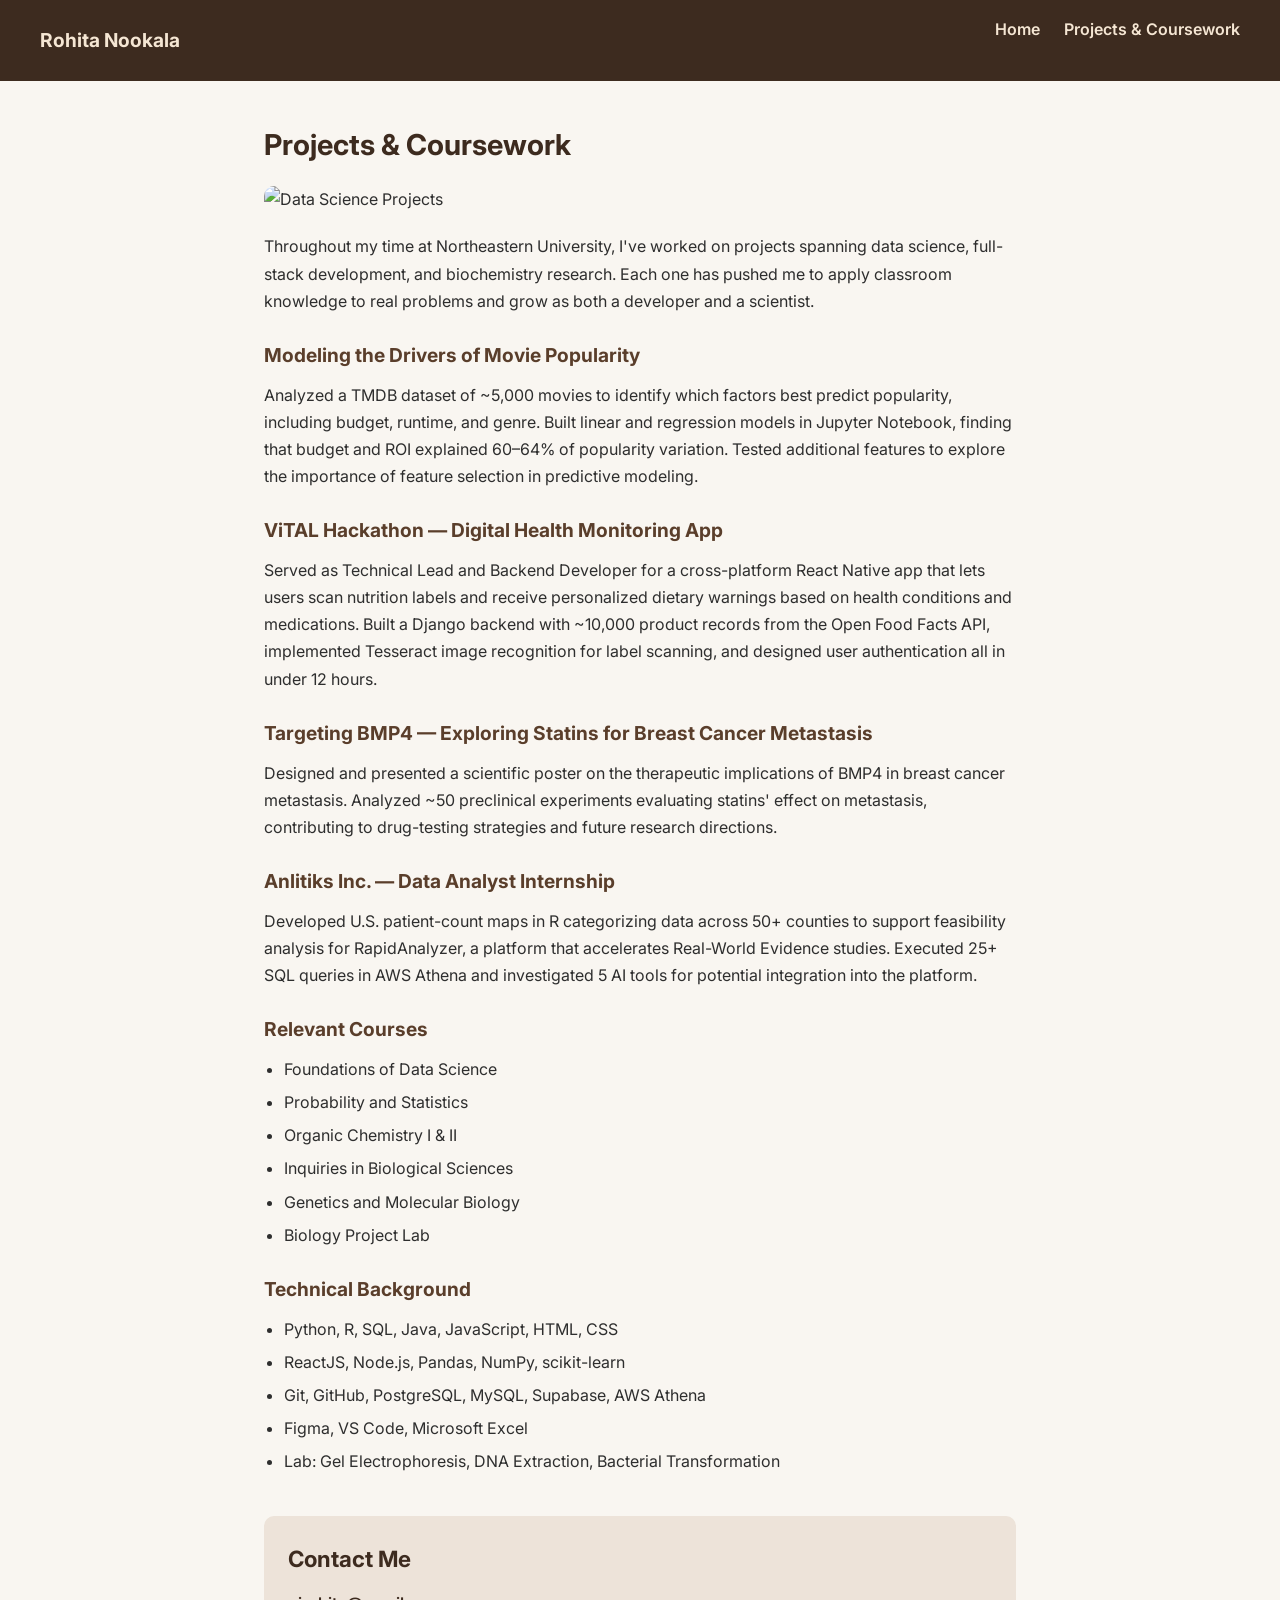
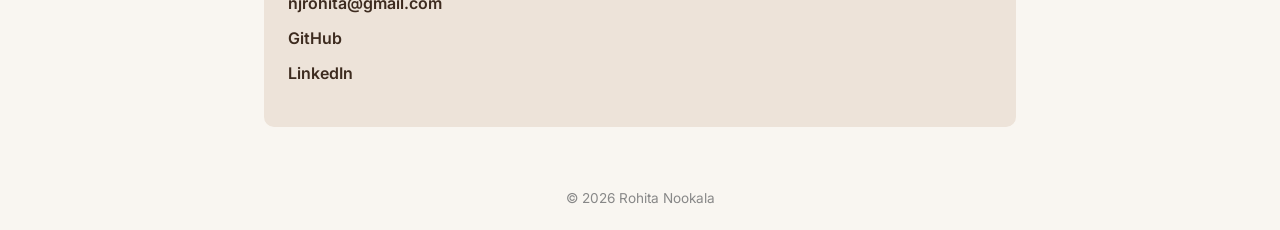
==== projects.html @ 372b4018 "Add personal website" ====
<!DOCTYPE html>
<html lang="en">
<head>
  <meta charset="UTF-8" />
  <meta name="viewport" content="width=device-width, initial-scale=1.0"/>
  <title>Projects & Coursework | Rohita Nookala</title>
  <link rel="stylesheet" href="style.css" />
  <link href="https://fonts.googleapis.com/css2?family=Inter:wght@400;600;700&display=swap" rel="stylesheet"/>
</head>
<body>
  <header>
    <nav>
      <span class="logo">Rohita Nookala</span>
      <ul>
        <li><a href="index.html">Home</a></li>
        <li><a href="projects.html">Projects & Coursework</a></li>
      </ul>
    </nav>
  </header>

  <main>
    <section class="page-section">
      <h2>Projects & Coursework</h2>
      <img src="images/projects.jpg" alt="Data Science Projects" class="page-img"/>
      <p>
        Throughout my time at Northeastern University, I've worked on projects
        spanning data science, full-stack development, and biochemistry research. Each one has
        pushed me to apply classroom knowledge to real problems and grow as both a developer
        and a scientist.
      </p>

      <h3>Modeling the Drivers of Movie Popularity</h3>
      <p>
        Analyzed a TMDB dataset of ~5,000 movies to identify which factors best predict
        popularity, including budget, runtime, and genre. Built linear and regression models
        in Jupyter Notebook, finding that budget and ROI explained 60–64% of popularity
        variation. Tested additional features to explore the importance of feature selection
        in predictive modeling.
      </p>

      <h3>ViTAL Hackathon — Digital Health Monitoring App</h3>
      <p>
        Served as Technical Lead and Backend Developer for a cross-platform React Native app
        that lets users scan nutrition labels and receive personalized dietary warnings based
        on health conditions and medications. Built a Django backend with ~10,000 product
        records from the Open Food Facts API, implemented Tesseract image recognition for
        label scanning, and designed user authentication all in under 12 hours.
      </p>

      <h3>Targeting BMP4 — Exploring Statins for Breast Cancer Metastasis</h3>
      <p>
        Designed and presented a scientific poster on the therapeutic implications of BMP4
        in breast cancer metastasis. Analyzed ~50 preclinical experiments evaluating statins'
        effect on metastasis, contributing to drug-testing strategies and future research directions.
      </p>

      <h3>Anlitiks Inc. — Data Analyst Internship</h3>
      <p>
        Developed U.S. patient-count maps in R categorizing data across 50+ counties to support
        feasibility analysis for RapidAnalyzer, a platform that accelerates Real-World Evidence
        studies. Executed 25+ SQL queries in AWS Athena and investigated 5 AI tools for potential
        integration into the platform.
      </p>

      <h3>Relevant Courses</h3>
      <ul>
        <li>Foundations of Data Science</li>
        <li>Probability and Statistics</li>
        <li>Organic Chemistry I & II</li>
        <li>Inquiries in Biological Sciences</li>
        <li>Genetics and Molecular Biology</li>
        <li>Biology Project Lab</li>
      </ul>

      <h3>Technical Background</h3>
      <ul>
        <li>Python, R, SQL, Java, JavaScript, HTML, CSS</li>
        <li>ReactJS, Node.js, Pandas, NumPy, scikit-learn</li>
        <li>Git, GitHub, PostgreSQL, MySQL, Supabase, AWS Athena</li>
        <li>Figma, VS Code, Microsoft Excel</li>
        <li>Lab: Gel Electrophoresis, DNA Extraction, Bacterial Transformation</li>
      </ul>
    </section>

    <section class="contact">
      <h2>Contact Me</h2>
      <ul>
        <li><a href="mailto:njrohita@gmail.com">njrohita@gmail.com</a></li>
        <li><a href="https://github.com/rohitanookala" target="_blank">GitHub</a></li>
        <li><a href="https://linkedin.com/in/rohitanookala" target="_blank">LinkedIn</a></li>
      </ul>
    </section>
  </main>

  <footer>
    <p>&copy; 2026 Rohita Nookala</p>
  </footer>
</body>
</html>
---- style.css ----
* {
  margin: 0;
  padding: 0;
  box-sizing: border-box;
}

body {
  font-family: 'Inter', sans-serif;
  background-color: #f9f6f1;
  color: #2e2e2e;
  line-height: 1.7;
}

/* NAV */
header {
  background-color: #3d2b1f;
  padding: 16px 40px;
}

nav {
  display: flex;
  justify-content: space-between;
  align-items: center;
}

.logo {
  color: #f5e6d3;
  font-weight: 700;
  font-size: 1.2rem;
}

nav ul {
  list-style: none;
  display: flex;
  gap: 24px;
}

nav ul a {
  color: #f5e6d3;
  text-decoration: none;
  font-weight: 600;
}

nav ul a:hover {
  text-decoration: underline;
}

/* MAIN */
main {
  max-width: 800px;
  margin: 40px auto;
  padding: 0 24px;
}

/* HERO */
.hero {
  text-align: center;
  margin-bottom: 48px;
}

.profile-img {
  width: 160px;
  height: 160px;
  border-radius: 50%;
  object-fit: cover;
  margin-bottom: 20px;
  border: 4px solid #3d2b1f;
}

h1 {
  font-size: 2.2rem;
  color: #3d2b1f;
  margin-bottom: 16px;
}

.hero p {
  margin-bottom: 14px;
  font-size: 1rem;
  text-align: left;
}

/* SECOND PAGE */
.page-section h2 {
  font-size: 1.8rem;
  color: #3d2b1f;
  margin-bottom: 16px;
}

.page-img {
  width: 100%;
  max-height: 300px;
  object-fit: cover;
  border-radius: 10px;
  margin-bottom: 20px;
}

.page-section p {
  margin-bottom: 14px;
}

h3 {
  font-size: 1.2rem;
  color: #5a3e2b;
  margin: 24px 0 10px;
}

ul {
  padding-left: 20px;
  margin-bottom: 16px;
}

ul li {
  margin-bottom: 6px;
}

/* CONTACT */
.contact {
  background-color: #ede3d9;
  border-radius: 10px;
  padding: 24px;
  margin-top: 40px;
}

.contact h2 {
  font-size: 1.4rem;
  color: #3d2b1f;
  margin-bottom: 12px;
}

.contact ul {
  list-style: none;
  padding: 0;
}

.contact ul li {
  margin-bottom: 8px;
}

.contact a {
  color: #3d2b1f;
  font-weight: 600;
  text-decoration: none;
}

.contact a:hover {
  text-decoration: underline;
}

/* FOOTER */
footer {
  text-align: center;
  padding: 20px;
  font-size: 0.85rem;
  color: #888;
  margin-top: 40px;
}
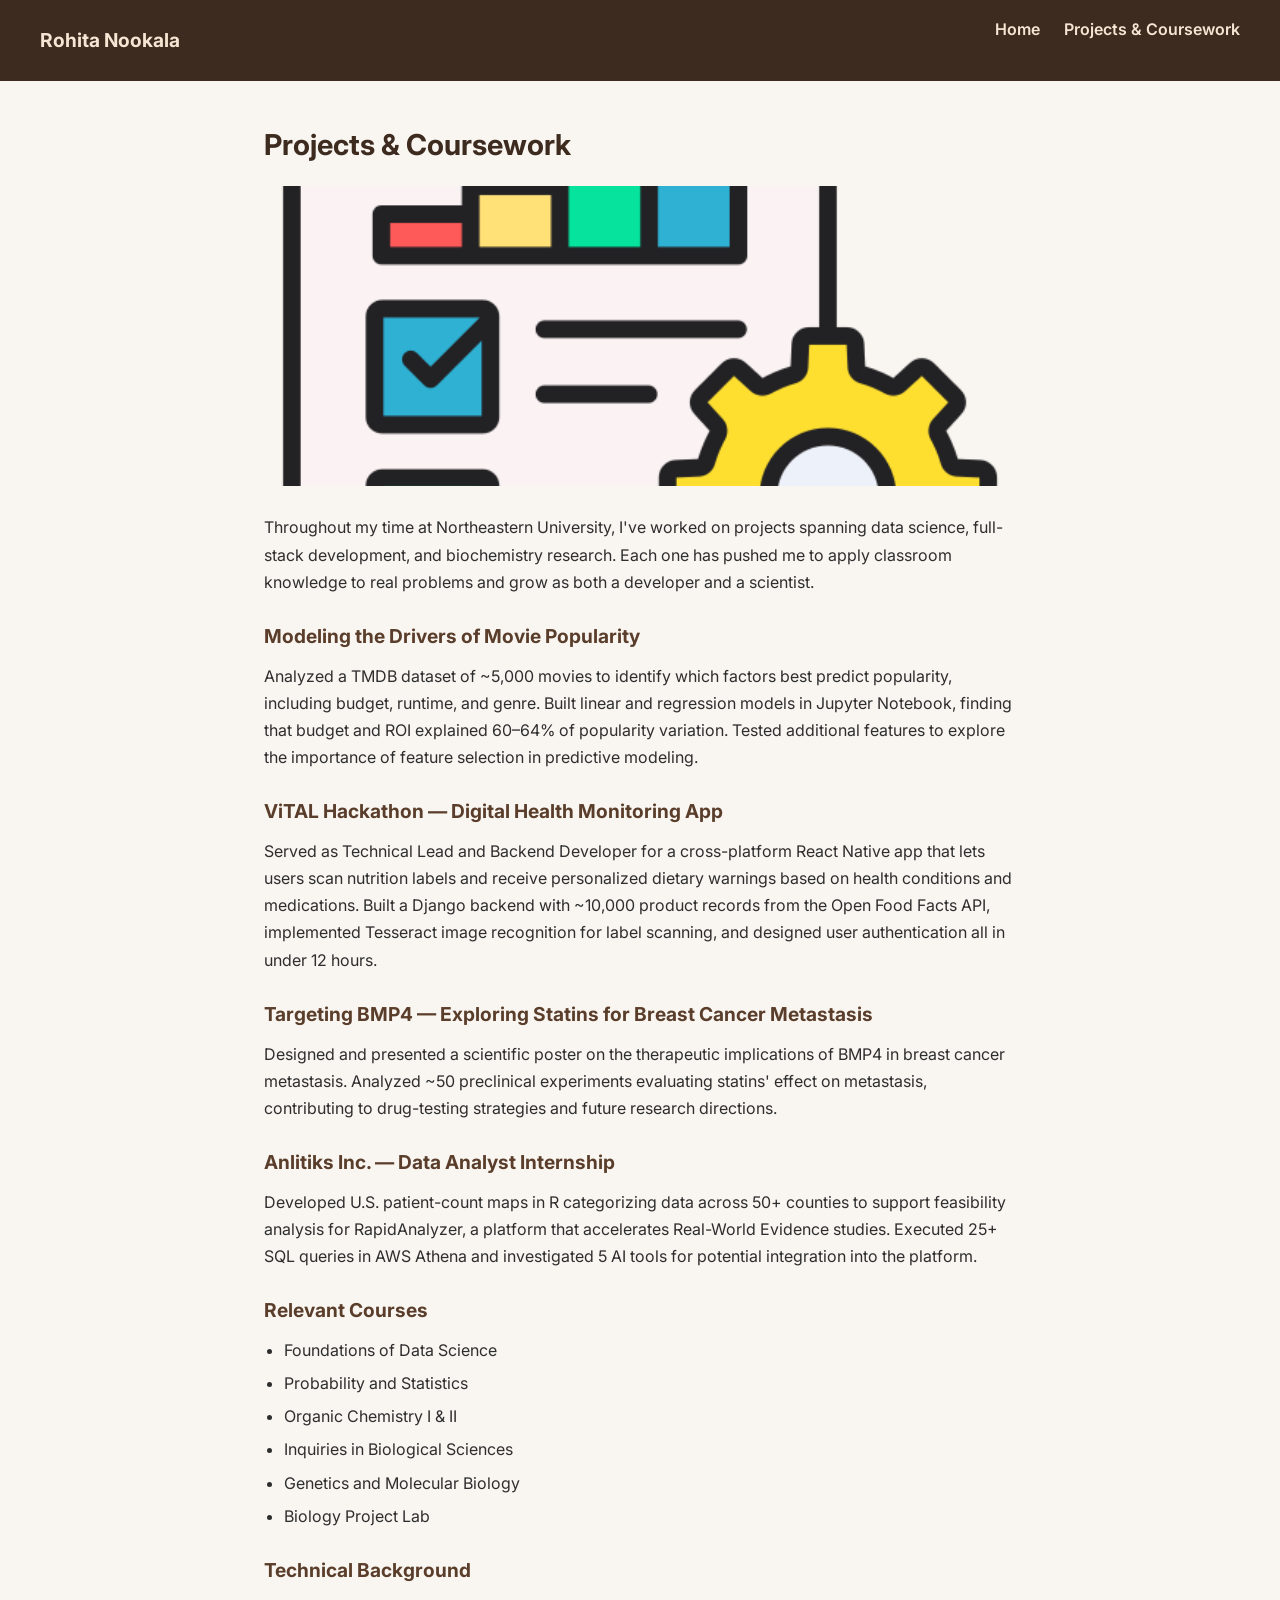
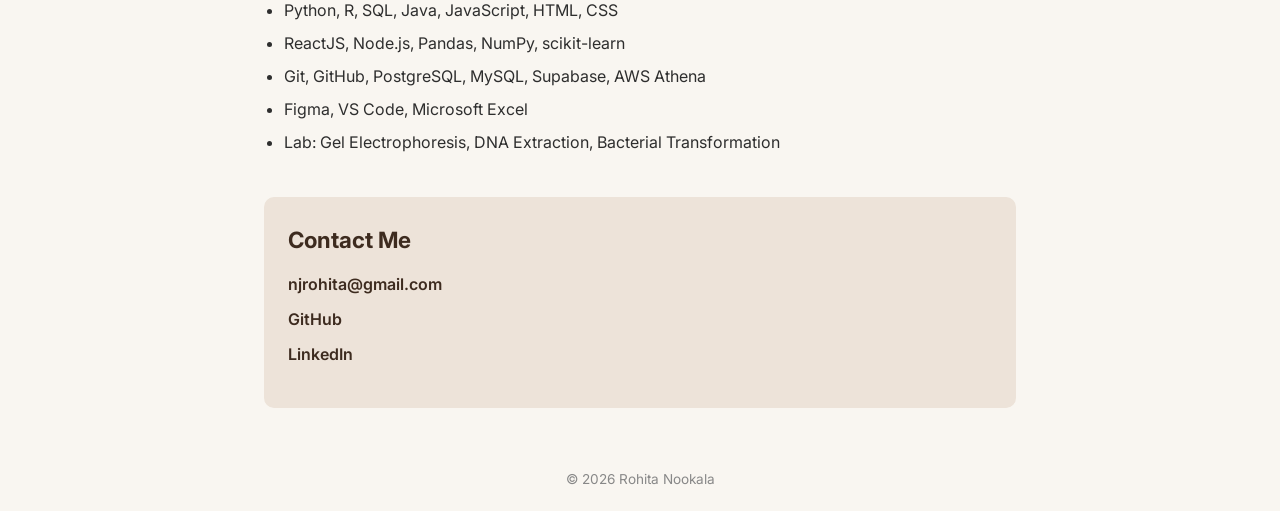
==== commit cba176de: "Fix image paths" ====
--- a/projects.html
+++ b/projects.html
@@ -21,7 +21,7 @@
   <main>
     <section class="page-section">
       <h2>Projects & Coursework</h2>
-      <img src="images/projects.jpg" alt="Data Science Projects" class="page-img"/>
+      <img src="projects.jpg" alt="Data Science Projects" class="page-img"/>
       <p>
         Throughout my time at Northeastern University, I've worked on projects
         spanning data science, full-stack development, and biochemistry research. Each one has
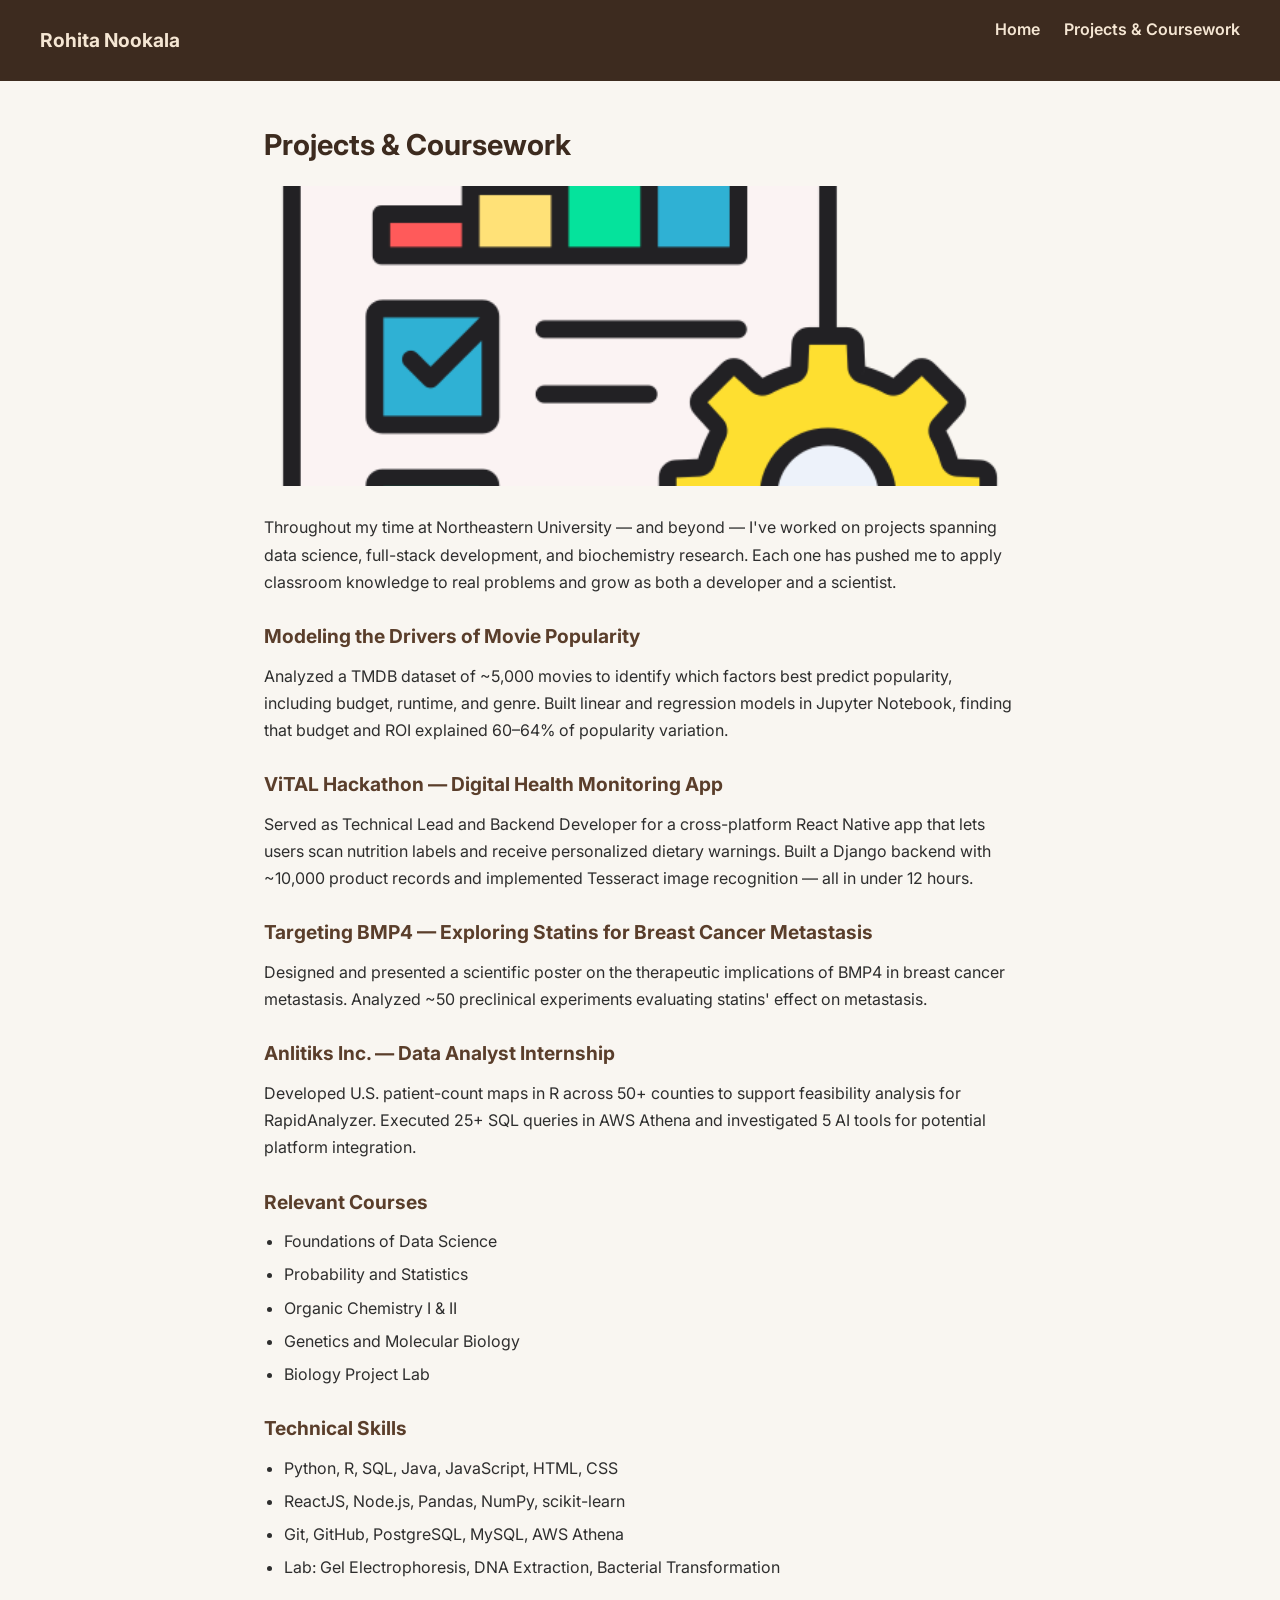
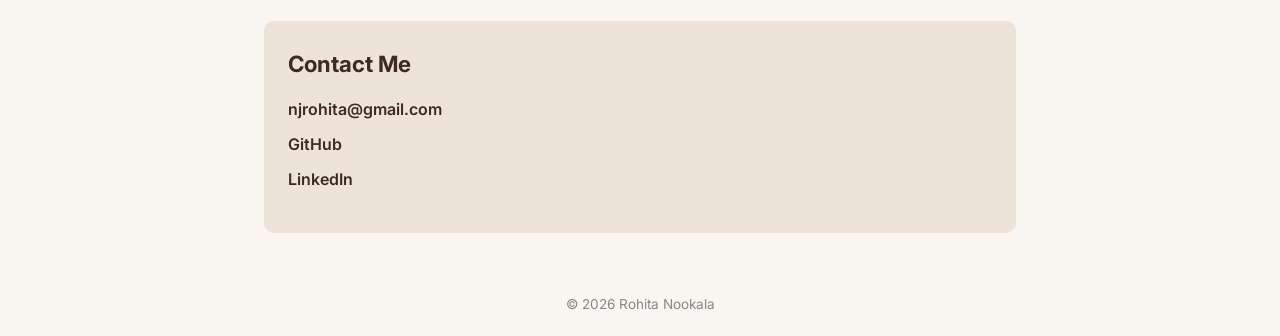
==== commit b653f99e: "Fix HTML files" ====
--- a/projects.html
+++ b/projects.html
@@ -17,71 +17,35 @@
       </ul>
     </nav>
   </header>
-
   <main>
     <section class="page-section">
       <h2>Projects & Coursework</h2>
-      <img src="projects.jpg" alt="Data Science Projects" class="page-img"/>
-      <p>
-        Throughout my time at Northeastern University, I've worked on projects
-        spanning data science, full-stack development, and biochemistry research. Each one has
-        pushed me to apply classroom knowledge to real problems and grow as both a developer
-        and a scientist.
-      </p>
-
+      <img src="projects.jpg" alt="Projects" class="page-img"/>
+      <p>Throughout my time at Northeastern University — and beyond — I've worked on projects spanning data science, full-stack development, and biochemistry research. Each one has pushed me to apply classroom knowledge to real problems and grow as both a developer and a scientist.</p>
       <h3>Modeling the Drivers of Movie Popularity</h3>
-      <p>
-        Analyzed a TMDB dataset of ~5,000 movies to identify which factors best predict
-        popularity, including budget, runtime, and genre. Built linear and regression models
-        in Jupyter Notebook, finding that budget and ROI explained 60–64% of popularity
-        variation. Tested additional features to explore the importance of feature selection
-        in predictive modeling.
-      </p>
-
+      <p>Analyzed a TMDB dataset of ~5,000 movies to identify which factors best predict popularity, including budget, runtime, and genre. Built linear and regression models in Jupyter Notebook, finding that budget and ROI explained 60–64% of popularity variation.</p>
       <h3>ViTAL Hackathon — Digital Health Monitoring App</h3>
-      <p>
-        Served as Technical Lead and Backend Developer for a cross-platform React Native app
-        that lets users scan nutrition labels and receive personalized dietary warnings based
-        on health conditions and medications. Built a Django backend with ~10,000 product
-        records from the Open Food Facts API, implemented Tesseract image recognition for
-        label scanning, and designed user authentication all in under 12 hours.
-      </p>
-
+      <p>Served as Technical Lead and Backend Developer for a cross-platform React Native app that lets users scan nutrition labels and receive personalized dietary warnings. Built a Django backend with ~10,000 product records and implemented Tesseract image recognition — all in under 12 hours.</p>
       <h3>Targeting BMP4 — Exploring Statins for Breast Cancer Metastasis</h3>
-      <p>
-        Designed and presented a scientific poster on the therapeutic implications of BMP4
-        in breast cancer metastasis. Analyzed ~50 preclinical experiments evaluating statins'
-        effect on metastasis, contributing to drug-testing strategies and future research directions.
-      </p>
-
+      <p>Designed and presented a scientific poster on the therapeutic implications of BMP4 in breast cancer metastasis. Analyzed ~50 preclinical experiments evaluating statins' effect on metastasis.</p>
       <h3>Anlitiks Inc. — Data Analyst Internship</h3>
-      <p>
-        Developed U.S. patient-count maps in R categorizing data across 50+ counties to support
-        feasibility analysis for RapidAnalyzer, a platform that accelerates Real-World Evidence
-        studies. Executed 25+ SQL queries in AWS Athena and investigated 5 AI tools for potential
-        integration into the platform.
-      </p>
-
+      <p>Developed U.S. patient-count maps in R across 50+ counties to support feasibility analysis for RapidAnalyzer. Executed 25+ SQL queries in AWS Athena and investigated 5 AI tools for potential platform integration.</p>
       <h3>Relevant Courses</h3>
       <ul>
         <li>Foundations of Data Science</li>
         <li>Probability and Statistics</li>
         <li>Organic Chemistry I & II</li>
-        <li>Inquiries in Biological Sciences</li>
         <li>Genetics and Molecular Biology</li>
         <li>Biology Project Lab</li>
       </ul>
-
-      <h3>Technical Background</h3>
+      <h3>Technical Skills</h3>
       <ul>
         <li>Python, R, SQL, Java, JavaScript, HTML, CSS</li>
         <li>ReactJS, Node.js, Pandas, NumPy, scikit-learn</li>
-        <li>Git, GitHub, PostgreSQL, MySQL, Supabase, AWS Athena</li>
-        <li>Figma, VS Code, Microsoft Excel</li>
+        <li>Git, GitHub, PostgreSQL, MySQL, AWS Athena</li>
         <li>Lab: Gel Electrophoresis, DNA Extraction, Bacterial Transformation</li>
       </ul>
     </section>
-
     <section class="contact">
       <h2>Contact Me</h2>
       <ul>
@@ -91,9 +55,8 @@
       </ul>
     </section>
   </main>
-
   <footer>
     <p>&copy; 2026 Rohita Nookala</p>
   </footer>
 </body>
-</html>+</html>
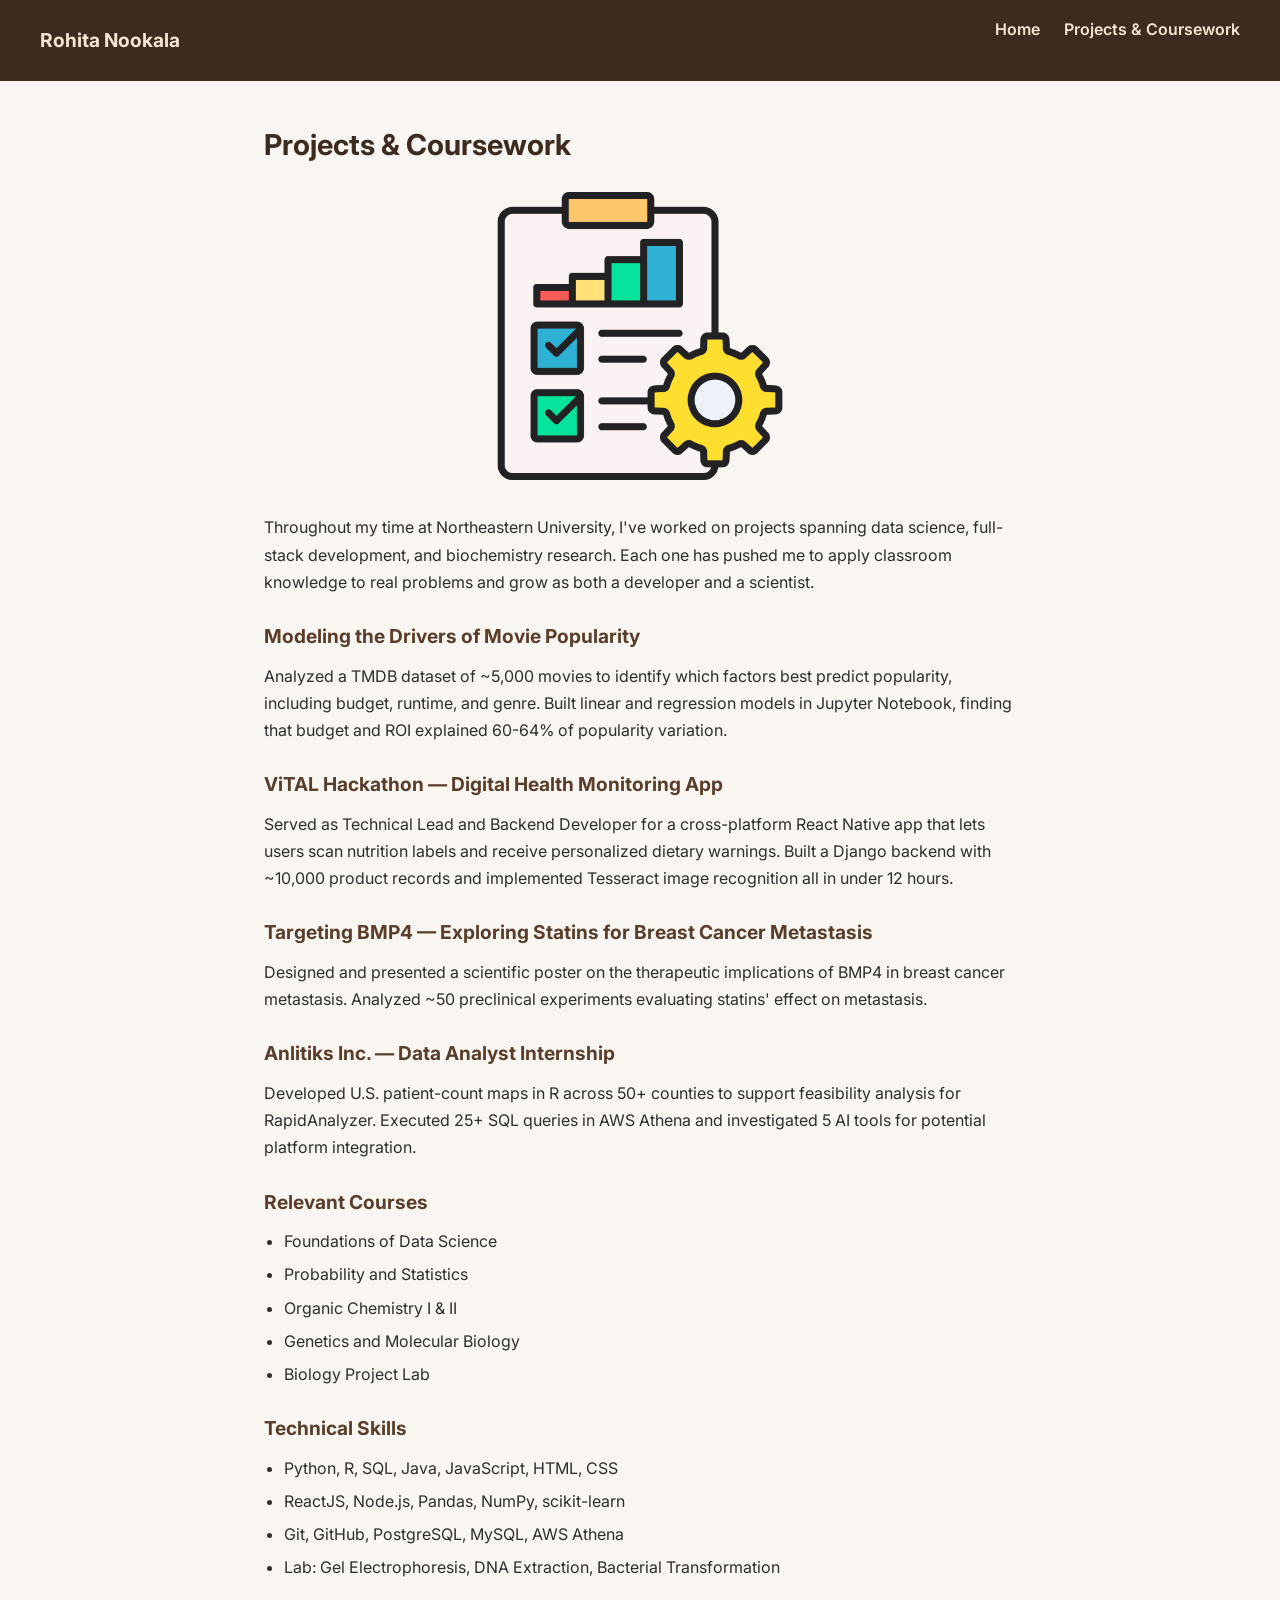
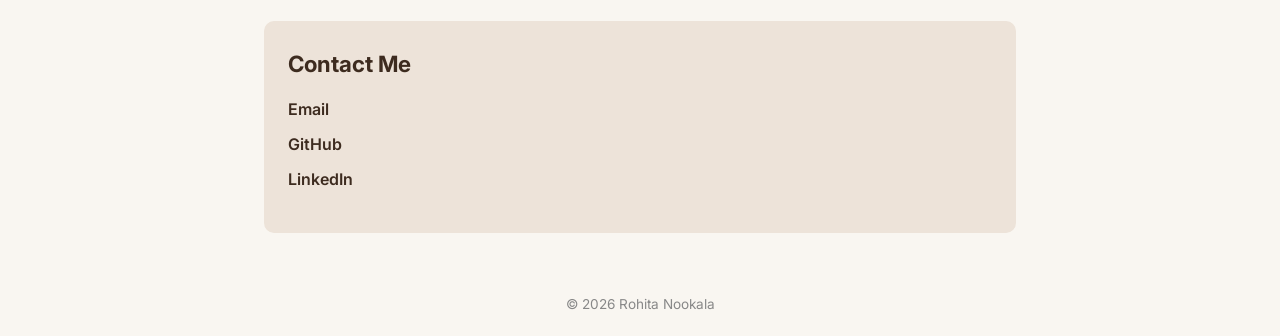
==== commit 400a599d: "Update projects page" ====
--- a/projects.html
+++ b/projects.html
@@ -21,11 +21,11 @@
     <section class="page-section">
       <h2>Projects & Coursework</h2>
       <img src="projects.jpg" alt="Projects" class="page-img"/>
-      <p>Throughout my time at Northeastern University — and beyond — I've worked on projects spanning data science, full-stack development, and biochemistry research. Each one has pushed me to apply classroom knowledge to real problems and grow as both a developer and a scientist.</p>
+      <p>Throughout my time at Northeastern University, I've worked on projects spanning data science, full-stack development, and biochemistry research. Each one has pushed me to apply classroom knowledge to real problems and grow as both a developer and a scientist.</p>
       <h3>Modeling the Drivers of Movie Popularity</h3>
-      <p>Analyzed a TMDB dataset of ~5,000 movies to identify which factors best predict popularity, including budget, runtime, and genre. Built linear and regression models in Jupyter Notebook, finding that budget and ROI explained 60–64% of popularity variation.</p>
+      <p>Analyzed a TMDB dataset of ~5,000 movies to identify which factors best predict popularity, including budget, runtime, and genre. Built linear and regression models in Jupyter Notebook, finding that budget and ROI explained 60-64% of popularity variation.</p>
       <h3>ViTAL Hackathon — Digital Health Monitoring App</h3>
-      <p>Served as Technical Lead and Backend Developer for a cross-platform React Native app that lets users scan nutrition labels and receive personalized dietary warnings. Built a Django backend with ~10,000 product records and implemented Tesseract image recognition — all in under 12 hours.</p>
+      <p>Served as Technical Lead and Backend Developer for a cross-platform React Native app that lets users scan nutrition labels and receive personalized dietary warnings. Built a Django backend with ~10,000 product records and implemented Tesseract image recognition all in under 12 hours.</p>
       <h3>Targeting BMP4 — Exploring Statins for Breast Cancer Metastasis</h3>
       <p>Designed and presented a scientific poster on the therapeutic implications of BMP4 in breast cancer metastasis. Analyzed ~50 preclinical experiments evaluating statins' effect on metastasis.</p>
       <h3>Anlitiks Inc. — Data Analyst Internship</h3>
@@ -49,7 +49,7 @@
     <section class="contact">
       <h2>Contact Me</h2>
       <ul>
-        <li><a href="mailto:njrohita@gmail.com">njrohita@gmail.com</a></li>
+        <li><a href="mailto:njrohita@gmail.com" target="_blank">Email</a></li>
         <li><a href="https://github.com/rohitanookala" target="_blank">GitHub</a></li>
         <li><a href="https://linkedin.com/in/rohitanookala" target="_blank">LinkedIn</a></li>
       </ul>
--- a/style.css
+++ b/style.css
@@ -62,7 +62,7 @@
   width: 160px;
   height: 160px;
   border-radius: 50%;
-  object-fit: cover;
+  object-fit: contain;
   margin-bottom: 20px;
   border: 4px solid #3d2b1f;
 }
@@ -89,7 +89,7 @@
 .page-img {
   width: 100%;
   max-height: 300px;
-  object-fit: cover;
+  object-fit: contain;
   border-radius: 10px;
   margin-bottom: 20px;
 }
